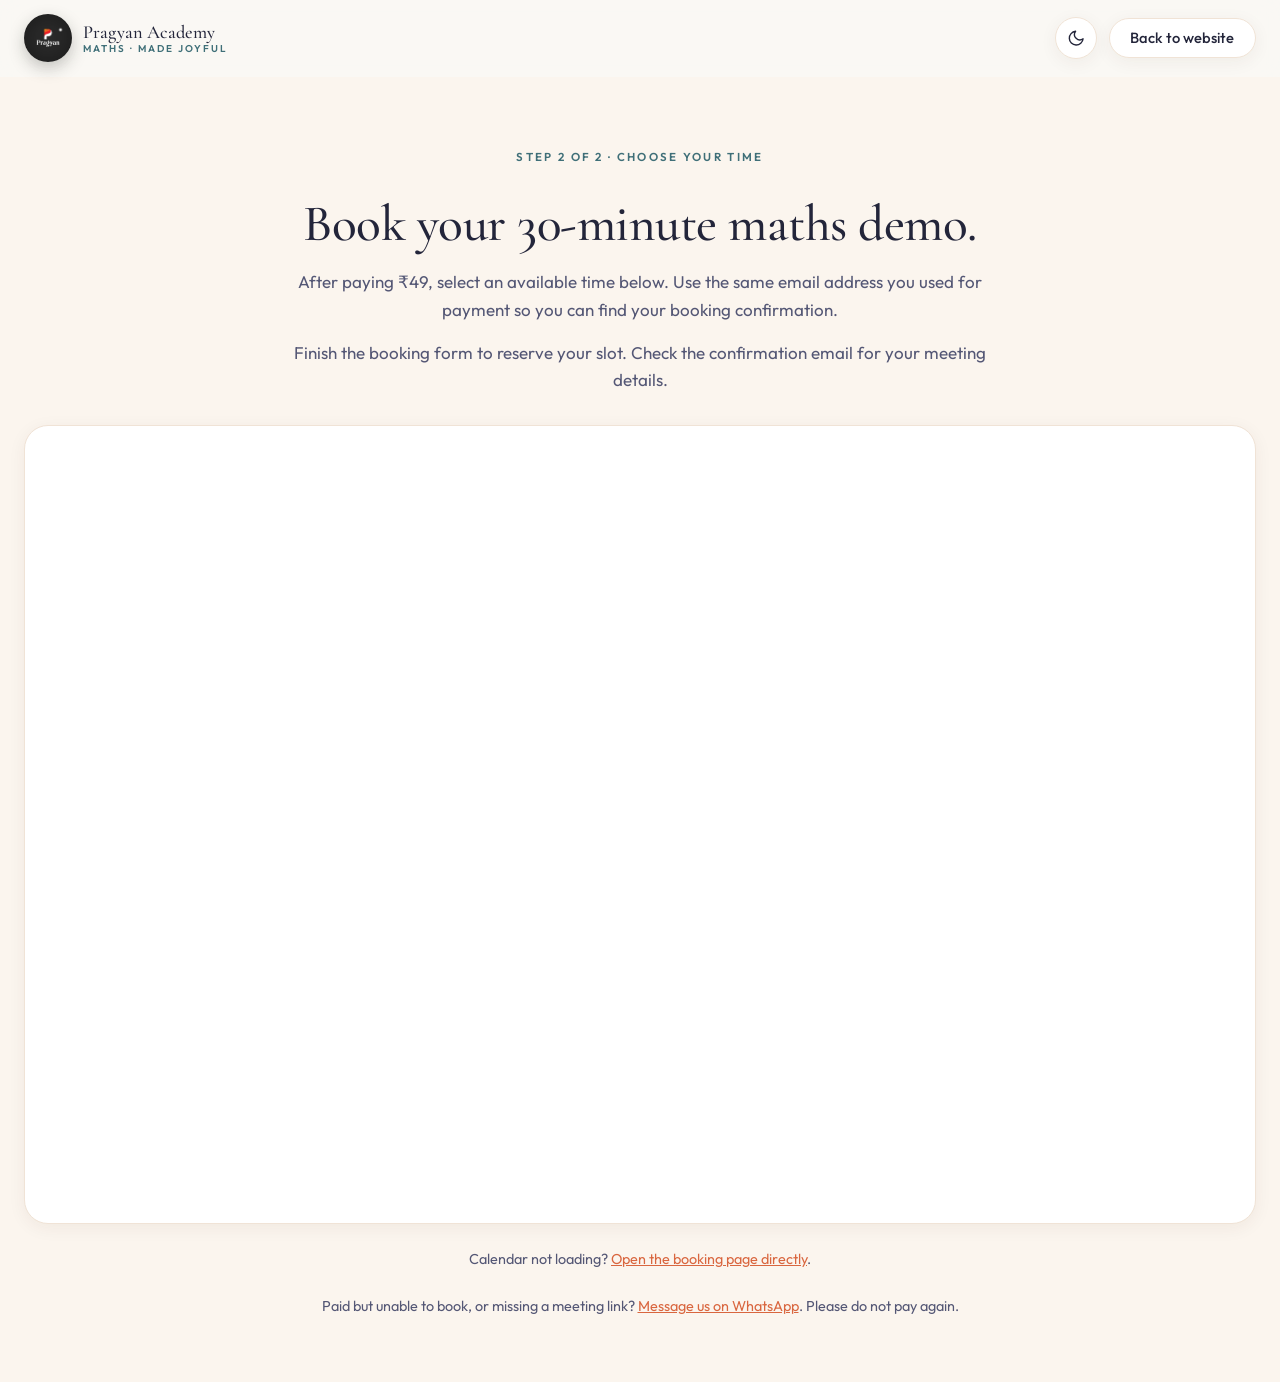
==== book-demo.html @ dd08645f "Add Cal ID post-payment booking page" ====
<!DOCTYPE html>
<html lang="en">
<head>
  <meta charset="UTF-8">
  <meta name="viewport" content="width=device-width, initial-scale=1.0">
  <meta name="robots" content="noindex, nofollow">
  <meta name="color-scheme" content="light dark">
  <title>Choose your demo time — Pragyan Academy</title>
  <meta name="description" content="Choose a time for your Pragyan Academy maths demo after payment.">
  <link rel="icon" type="image/jpeg" href="favicon.jpg">
  <link rel="preconnect" href="https://fonts.googleapis.com">
  <link rel="preconnect" href="https://fonts.gstatic.com" crossorigin>
  <link href="https://fonts.googleapis.com/css2?family=Cormorant+Garamond:wght@400;500;600&family=Outfit:wght@300;400;500;600&display=swap" rel="stylesheet">
  <link rel="stylesheet" href="style.css">
  <script>
    (function () {
      try {
        var t = localStorage.getItem('theme');
        if (t !== 'light' && t !== 'dark') {
          t = window.matchMedia('(prefers-color-scheme: dark)').matches ? 'dark' : 'light';
        }
        document.documentElement.setAttribute('data-theme', t);
      } catch (e) {
        document.documentElement.setAttribute('data-theme', 'light');
      }
    })();
  </script>
</head>
<body>
  <header class="nav">
    <div class="container nav__inner">
      <a href="/" class="brand" aria-label="Pragyan Academy home">
        <img src="logo.jpg" alt="" class="brand__mark">
        <span class="brand__text">
          <span class="brand__name">Pragyan Academy</span>
          <span class="brand__tag">Maths · Made Joyful</span>
        </span>
      </a>
      <div class="nav__actions">
        <button type="button" class="theme-toggle" id="theme-toggle" aria-label="Switch to dark mode" title="Toggle light / dark mode">
          <svg class="icon theme-toggle__moon" viewBox="0 0 24 24"><path d="M21 12.79A9 9 0 1 1 11.21 3 7 7 0 0 0 21 12.79z"/></svg>
          <svg class="icon theme-toggle__sun" viewBox="0 0 24 24"><circle cx="12" cy="12" r="4"/><path d="M12 2v2M12 20v2M4.93 4.93l1.41 1.41M17.66 6.34l1.41-1.41M2 12h2M22 12h-2M4.93 19.07l1.41-1.41M17.66 17.66l1.41 1.41"/></svg>
        </button>
        <a href="/" class="btn btn--outline btn--sm">Back to website</a>
      </div>
    </div>
  </header>

  <main class="cal-booking">
    <div class="container">
      <div class="cal-booking__intro">
        <span class="eyebrow">Step 2 of 2 · Choose your time</span>
        <h1 class="h2">Book your 30-minute maths demo.</h1>
        <p>After paying ₹49, select an available time below. Use the same email address you used for payment so you can find your booking confirmation.</p>
        <p>Finish the booking form to reserve your slot. Check the confirmation email for your meeting details.</p>
      </div>

      <div class="cal-booking__calendar">
        <div id="my-cal-inline" class="cal-booking__embed" aria-label="Choose an available demo time"></div>
      </div>

      <p class="cal-booking__help">Calendar not loading? <a href="https://cal.id/pragyan-academy/demo-1-1" target="_blank" rel="noopener">Open the booking page directly</a>.</p>
      <p class="cal-booking__help">Paid but unable to book, or missing a meeting link? <a href="https://wa.me/917568540848?text=Hi%2C%20I%20paid%20%E2%82%B949%20for%20a%20Pragyan%20Academy%20demo%20but%20need%20help%20booking%20or%20getting%20my%20meeting%20link.%20My%20Razorpay%20payment%20ID%3A%20.%20My%20preferred%20or%20booked%20date%20and%20time%3A%20" target="_blank" rel="noopener">Message us on WhatsApp</a>. Please do not pay again.</p>
    </div>
  </main>

  <script src="theme.js"></script>
  <script type="text/javascript">
    (function (C, A, L) { let p = function (a, ar) { a.q.push(ar); }; let d = C.document; C.Cal = C.Cal || function () { let cal = C.Cal; let ar = arguments; if (!cal.loaded) { cal.ns = {}; cal.q = cal.q || []; d.head.appendChild(d.createElement("script")).src = A; cal.loaded = true; } if (ar[0] === L) { const api = function () { p(api, arguments); }; const namespace = ar[1]; api.q = api.q || []; if(typeof namespace === "string"){cal.ns[namespace] = cal.ns[namespace] || api;p(cal.ns[namespace], ar);p(cal, ["initNamespace", namespace]);} else p(cal, ar); return;} p(cal, ar); }; })(window, "https://cal.id/embed-link/embed.js", "init");
    Cal("init", "default", {origin:"https://cal.id"});
    Cal.ns["default"]("inline", {
      elementOrSelector:"#my-cal-inline",
      config: {"layout":"month_view"},
      calLink: "pragyan-academy/demo-1-1"
    });
    Cal.ns["default"]("ui", {"cssVarsPerTheme":{"light":{"cal-brand":"#007ee5"},"dark":{"cal-brand":"#fafafa"}},"hideEventTypeDetails":false,"layout":"month_view"});
  </script>
</body>
</html>
---- style.css ----
/* ==========================================================
   Pragyan Academy — style.css
   ========================================================== */

/* ---------- light theme (default) ---------- */
:root {
  color-scheme: light;

  --cream: #faf8f4;
  --cream-2: #fbf5ee;
  --peach: #fdeee3;
  --peach-2: #f9dcc4;
  --coral: #d9663f;
  --coral-dark: #c5552f;
  --gold: #e6a23c;
  --gold-soft: #f0c27a;
  --teal: #3f6f78;
  --navy: #22243a;
  --navy-2: #2b2d45;
  --ink: #23253a;
  --ink-soft: #545775;
  --muted: #7f8199;
  --line: #f0e3d6;
  --white: #ffffff;
  --surface: #ffffff;        /* card / panel background */

  --nav-bg: rgba(250, 248, 244, 0.86);
  --hero-glow: rgba(253, 224, 196, 0.7);
  --blob: #dfe7e9;
  --deco-1: #f9dcc4;
  --deco-2: #e8e2dc;
  --deco-3: #f3c9ae;
  --deco-4: #ebe8e3;
  --eyebrow-muted: #9a9db6;

  --serif: "Cormorant Garamond", Georgia, "Times New Roman", serif;
  --sans: "Outfit", "Helvetica Neue", Arial, sans-serif;

  --radius: 20px;
  --radius-lg: 32px;
  --shadow: 0 10px 40px rgba(60, 40, 20, 0.08);
  --shadow-sm: 0 4px 18px rgba(60, 40, 20, 0.06);
  --container: 1240px;
}

/* ---------- dark theme ---------- */
:root[data-theme="dark"] {
  color-scheme: dark;

  --cream: #14151f;
  --cream-2: #191a27;
  --peach: #2a221f;
  --peach-2: #3d2e27;
  --coral: #e6774f;
  --coral-dark: #d9663f;
  --gold: #f0b455;
  --gold-soft: #f4c97e;
  --teal: #8ec1ca;
  --navy: #0e0f18;
  --navy-2: #171827;
  --ink: #f1eee8;
  --ink-soft: #b5b3c4;
  --muted: #8b8da3;
  --line: #2c2e40;
  --white: #ffffff;
  --surface: #1f2131;

  --nav-bg: rgba(20, 21, 31, 0.82);
  --hero-glow: rgba(217, 102, 63, 0.16);
  --blob: #23263a;
  --deco-1: #2e2a33;
  --deco-2: #2a2b38;
  --deco-3: #3a2c28;
  --deco-4: #262838;
  --eyebrow-muted: #7c7f9a;

  --shadow: 0 10px 40px rgba(0, 0, 0, 0.45);
  --shadow-sm: 0 4px 18px rgba(0, 0, 0, 0.35);
}

*, *::before, *::after { box-sizing: border-box; }

html { scroll-behavior: smooth; }

section[id] { scroll-margin-top: 90px; }

body {
  margin: 0;
  font-family: var(--sans);
  font-size: 17px;
  line-height: 1.6;
  color: var(--ink);
  background: var(--cream);
  -webkit-font-smoothing: antialiased;
  transition: background-color .25s ease, color .25s ease;
}

img { display: block; max-width: 100%; }
a { color: inherit; text-decoration: none; }
a:focus-visible,
button:focus-visible {
  outline: 3px solid var(--gold);
  outline-offset: 4px;
}
h1, h2, h3, p { margin: 0; }
ul { list-style: none; margin: 0; padding: 0; }

.container {
  width: min(var(--container), 100% - 3rem);
  margin-inline: auto;
}

/* ---------- utilities ---------- */
.icon {
  width: 1.1em; height: 1.1em;
  fill: none; stroke: currentColor;
  stroke-width: 1.8; stroke-linecap: round; stroke-linejoin: round;
  flex-shrink: 0;
}
.icon--xs { width: 0.95em; height: 0.95em; }
.icon--arrow { margin-left: 0.15em; }

.eyebrow {
  display: inline-flex; align-items: center; gap: 0.45em;
  font-size: 0.72rem; font-weight: 600;
  letter-spacing: 0.2em; text-transform: uppercase;
  color: var(--teal);
  margin-bottom: 1.1rem;
}
.eyebrow--gold  { color: var(--gold); }
.eyebrow--teal  { color: var(--teal); }
.eyebrow--muted { color: var(--eyebrow-muted); letter-spacing: 0.22em; }

.h2 {
  font-family: var(--serif);
  font-weight: 500;
  font-size: clamp(2.2rem, 4vw, 3.4rem);
  line-height: 1.1;
  letter-spacing: -0.01em;
}
.h2 em { font-style: italic; }
.c-teal  { color: var(--teal); }
.c-coral { color: var(--coral); }

.pill {
  display: inline-flex; align-items: center; gap: 0.5em;
  padding: 0.55em 1.1em;
  border: 1px solid var(--peach-2);
  border-radius: 999px;
  background: var(--surface);
  font-size: 0.72rem; font-weight: 600;
  letter-spacing: 0.18em; text-transform: uppercase;
  color: var(--teal);
}
.pill .icon { color: var(--coral); }
.pill--ghost {
  background: rgba(255,255,255,0.18);
  border-color: rgba(255,255,255,0.5);
  color: var(--white);
  backdrop-filter: blur(4px);
}
.pill--ghost .icon { color: var(--white); }

/* ---------- buttons ---------- */
.btn {
  display: inline-flex; align-items: center; gap: 0.55em;
  padding: 0.85em 1.6em;
  border-radius: 999px;
  font-family: var(--sans);
  font-weight: 500; font-size: 0.98rem;
  line-height: 1;
  transition: transform .18s ease, box-shadow .18s ease, background .18s ease;
  white-space: nowrap;
}
.btn:hover { transform: translateY(-2px); }
.btn:focus-visible { transform: translateY(-1px); }
.btn--sm { padding: 0.8em 1.4em; font-size: 0.92rem; }
.btn--lg { padding: 1.05em 1.8em; font-size: 1.02rem; }

.btn--primary {
  background: var(--coral);
  color: var(--white);
  box-shadow: 0 10px 24px rgba(217,102,63,0.28);
}
.btn--primary:hover { background: var(--coral-dark); box-shadow: 0 14px 30px rgba(217,102,63,0.34); }

.btn--outline {
  background: var(--surface);
  border: 1px solid var(--line);
  color: var(--ink);
  box-shadow: var(--shadow-sm);
}
.btn--soft {
  background: var(--peach);
  color: var(--ink);
}
.btn--soft:hover { background: var(--peach-2); }

/* ---------- brand ---------- */
.brand { display: inline-flex; align-items: center; gap: 0.7rem; }
.brand__mark {
  width: 48px; height: 48px;
  border-radius: 50%;
  object-fit: cover;
  flex-shrink: 0;
  box-shadow: 0 6px 16px rgba(30,30,30,0.25);
}
.brand__text { display: flex; flex-direction: column; line-height: 1.15; white-space: nowrap; }
.brand__name { font-family: var(--serif); font-size: 1.15rem; font-weight: 500; color: var(--ink); }
.brand__tag  { font-size: 0.62rem; letter-spacing: 0.2em; text-transform: uppercase; color: var(--teal); font-weight: 600; }

/* ==========================================================
   NAV
   ========================================================== */
.nav {
  position: sticky; top: 0; z-index: 50;
  background: var(--nav-bg);
  backdrop-filter: blur(12px);
  -webkit-backdrop-filter: blur(12px);
  border-bottom: 1px solid transparent;
}
.nav__inner {
  display: flex; align-items: center; justify-content: space-between;
  gap: 2rem;
  height: 76px;
}
.nav__links { display: flex; gap: 2rem; margin-left: auto; margin-right: 0.5rem; }
.nav__links a {
  font-size: 0.95rem; font-weight: 500; color: var(--ink);
  transition: color .15s;
}
.nav__links a:hover { color: var(--coral); }

.nav__actions { display: flex; align-items: center; gap: 0.75rem; }

/* light / dark toggle */
.theme-toggle {
  width: 42px; height: 42px;
  display: grid; place-items: center;
  padding: 0;
  border: 1px solid var(--line);
  border-radius: 50%;
  background: var(--surface);
  color: var(--ink);
  cursor: pointer;
  box-shadow: var(--shadow-sm);
  transition: transform .18s ease, background .18s ease, color .18s ease;
}
.theme-toggle:hover { transform: translateY(-2px); color: var(--coral); }
.theme-toggle .icon { width: 1.15rem; height: 1.15rem; }
.theme-toggle__sun  { display: none; }
.theme-toggle__moon { display: block; }
:root[data-theme="dark"] .theme-toggle__sun  { display: block; }
:root[data-theme="dark"] .theme-toggle__moon { display: none; }

:root[data-theme="dark"] .brand__mark { box-shadow: 0 0 0 1px var(--line), 0 6px 16px rgba(0,0,0,0.4); }

/* ==========================================================
   HERO
   ========================================================== */
.hero {
  position: relative;
  padding: 5rem 0 6rem;
  overflow: hidden;
}
.hero::after {
  /* soft peach glow bottom-right */
  content: "";
  position: absolute; right: -10%; bottom: -30%;
  width: 45vw; height: 45vw;
  background: radial-gradient(circle, var(--hero-glow), transparent 65%);
  pointer-events: none;
}
.hero__inner {
  display: grid;
  grid-template-columns: 1.25fr 1fr;
  gap: 3.5rem;
  align-items: center;
  position: relative; z-index: 1;
}
.hero__title {
  font-family: var(--serif);
  font-weight: 400;
  font-size: clamp(2.8rem, 4.7vw, 4.2rem);
  line-height: 1.05;
  letter-spacing: -0.015em;
  margin: 1.8rem 0 1.5rem;
}
.hl {
  position: relative;
  font-style: italic;
  color: var(--coral);
  white-space: nowrap;
}
.hl::after {
  /* hand-drawn underline */
  content: "";
  position: absolute; left: 18%; right: 15%; bottom: -0.02em;
  height: 0.16em;
  background: url("data:image/svg+xml,%3Csvg xmlns='http://www.w3.org/2000/svg' viewBox='0 0 200 12' preserveAspectRatio='none'%3E%3Cpath d='M2 8 C 40 2, 90 12, 130 6 S 190 4, 198 8' fill='none' stroke='%23f0c27a' stroke-width='4' stroke-linecap='round'/%3E%3C/svg%3E") no-repeat center / 100% 100%;
}
.hero__lead {
  font-size: 1.15rem;
  line-height: 1.6;
  color: var(--ink-soft);
  max-width: 44ch;
}
.hero__lead strong { color: var(--ink); font-weight: 600; }
.hero__actions { display: flex; flex-wrap: wrap; gap: 1rem; margin-top: 2.2rem; }

.stats {
  display: flex;
  margin-top: 3rem;
}
.stats li {
  display: flex; flex-direction: column;
  padding-right: 2.5rem; margin-right: 2.5rem;
  border-right: 1px solid var(--line);
}
.stats li:last-child { border-right: 0; }
.stats strong {
  font-family: var(--serif);
  font-size: 1.7rem; font-weight: 500;
  line-height: 1.1;
  display: inline-flex; align-items: baseline; gap: 0.15em;
}
.stats span { font-size: 0.92rem; color: var(--ink-soft); margin-top: 0.15rem; }
.star { color: var(--gold); font-size: 1.1em; }

/* visual */
.hero__visual { position: relative; }
.hero__frame {
  background: var(--peach-2);
  border-radius: var(--radius-lg);
  padding: 1.6rem 0 0 1.6rem;
  margin-left: 1rem;
}
.hero__img {
  width: 100%;
  height: auto;                 /* override the HTML height attribute so aspect-ratio applies */
  aspect-ratio: 1 / 1;
  max-height: min(70vh, 640px); /* never taller than the viewport */
  object-fit: cover;
  border-radius: 28px;
  border: 6px solid var(--surface);
  box-shadow: var(--shadow);
  position: relative;
}
.badge {
  position: absolute; left: -1.5rem; bottom: 1.2rem;
  display: flex; align-items: center; gap: 0.85rem;
  padding: 1rem 1.4rem 1rem 1rem;
  background: var(--surface);
  border-radius: 18px;
  box-shadow: var(--shadow);
  transform: rotate(-3deg);
}
.badge__grade {
  width: 42px; height: 42px;
  display: grid; place-items: center;
  border-radius: 50%;
  background: var(--peach);
  color: var(--coral);
  font-family: var(--serif); font-size: 1.2rem;
}
.badge__text { display: flex; flex-direction: column; line-height: 1.2; }
.badge__text strong { font-size: 0.92rem; font-weight: 600; }
.badge__text small { font-size: 0.75rem; color: var(--ink-soft); }
.hero__blob {
  position: absolute; right: -2rem; bottom: 0.5rem;
  width: 110px; height: 110px;
  border-radius: 50%;
  background: var(--blob);
  z-index: -1;
}

/* decorative maths symbols */
.deco {
  position: absolute;
  font-family: var(--serif);
  color: var(--deco-1);
  user-select: none; pointer-events: none;
  line-height: 1;
}
.deco--plus   { top: 20%; left: 6%; font-size: 4.5rem; font-weight: 300; }
.deco--divide { top: 21%; right: 5%; font-size: 3rem; color: var(--deco-2); }
.deco--pi     { bottom: 18%; left: 19%; font-size: 3rem; color: var(--deco-3); }
.deco--equals { top: 55%; left: 3%; font-size: 4rem; color: var(--deco-4); }

/* ==========================================================
   ABOUT
   ========================================================== */
.about { padding: 4rem 0 6rem; }
.about__inner {
  display: grid;
  grid-template-columns: 1fr 1.25fr;
  gap: 5rem;
  align-items: center;
}
.about__heading { padding-left: 4rem; }
.about__body p { color: var(--ink); line-height: 1.7; }
.about__body p + p { margin-top: 1.5rem; }

.pillars {
  display: grid;
  grid-template-columns: repeat(3, 1fr);
  gap: 1.2rem;
  margin-top: 2.5rem;
}
.pillar {
  background: var(--surface);
  border: 1px solid var(--line);
  border-radius: 18px;
  padding: 1.35rem;
}
.pillar h3 {
  font-family: var(--serif);
  font-size: 1.35rem; font-weight: 500;
  margin: 1.3rem 0 0.45rem;
}
.pillar p { font-size: 0.9rem; color: var(--ink-soft); line-height: 1.5; margin: 0; }

.icon-box {
  width: 40px; height: 40px;
  display: grid; place-items: center;
  border-radius: 12px;
  background: var(--peach);
  color: var(--coral);
}
.icon-box--white { background: var(--surface); border: 1px solid var(--line); }

/* ==========================================================
   WHY / BENTO
   ========================================================== */
.why {
  padding: 6rem 0 6rem;
  background: var(--cream-2);
}
.why__title { max-width: 21ch; }
.why__sub { margin-top: 1.4rem; color: var(--ink-soft); }

.bento {
  display: grid;
  grid-template-columns: 1.1fr 0.55fr 0.55fr;
  grid-template-rows: auto auto;
  gap: 1.5rem;
  margin-top: 3rem;
}
.card {
  background: var(--surface);
  border: 1px solid var(--line);
  border-radius: 22px;
  padding: 1.8rem;
  box-shadow: var(--shadow-sm);
}
.card h3 {
  font-family: var(--serif);
  font-size: 1.65rem; font-weight: 500;
  margin: 1.4rem 0 0.5rem;
  line-height: 1.15;
}
.card p { color: var(--ink-soft); font-size: 0.95rem; line-height: 1.55; }

.card--feature {
  grid-row: 1 / 2;
  display: flex; flex-direction: column; justify-content: space-between;
  min-height: 420px;
}
.card--feature h3 { margin-top: 3rem; }
.card--feature p  { font-size: 1rem; }
.card--tint {
  background: var(--peach);
  border-color: var(--peach-2);
  box-shadow: none;
}

.card--promise {
  grid-column: 1 / 2;
  grid-row: 2 / 3;
  position: relative;
  overflow: hidden;
  padding: 0;
  min-height: 200px;
  border: 0;
}
.card__img {
  width: 100%; height: 100%;
  object-fit: cover;
  position: absolute; inset: 0;
}

.card__overlay {
  position: relative; z-index: 1;
  height: 100%; min-height: 200px;
  padding: 1.5rem 1.5rem 1.3rem;
  display: flex; flex-direction: column; justify-content: flex-end; align-items: flex-start;
  gap: 0.6rem;
  background: linear-gradient(to top, rgba(40,30,30,0.6) 0%, rgba(40,30,30,0.1) 60%, transparent 100%);
}
.card__promise {
  font-family: var(--serif);
  font-size: 1.65rem;
  color: var(--white);
  line-height: 1.2;
}

/* ==========================================================
   TESTIMONIALS
   ========================================================== */
.testimonials {
  position: relative;
  padding: 6rem 0 4rem;
}
.tgrid {
  display: grid;
  grid-template-columns: 1fr 1fr;
  gap: 1.5rem;
  margin-top: 3rem;
}
.tcard {
  background: var(--surface);
  border: 1px solid var(--line);
  border-radius: 24px;
  padding: 2rem;
  box-shadow: var(--shadow-sm);
  display: flex; flex-direction: column;
}
.tcard--tint { background: var(--peach); border-color: var(--peach-2); box-shadow: none; }
.tcard--tall { grid-row: span 2; }

.tcard__top {
  display: flex; align-items: center; justify-content: space-between;
  margin-bottom: 1.2rem;
}
.quote {
  font-family: var(--serif);
  font-size: 3rem; line-height: 0.6;
  color: var(--coral);
  font-weight: 600;
  position: relative; top: 0.3em;
}
.stars { color: var(--gold); letter-spacing: 0.1em; font-size: 0.95rem; }

.tcard__quote {
  font-family: var(--serif);
  font-size: 1.45rem;
  line-height: 1.4;
  color: var(--ink);
  flex: 1;
}
.tcard__quote--lg { font-size: 1.85rem; line-height: 1.3; }

.tcard__author {
  display: flex; align-items: center; gap: 0.85rem;
  margin-top: 2rem;
  padding-top: 1.5rem;
  border-top: 1px solid var(--line);
}
.tcard--tint .tcard__author { border-top-color: var(--peach-2); }
.tcard__author span { display: flex; flex-direction: column; line-height: 1.25; }
.tcard__author strong { font-size: 0.92rem; font-weight: 600; }
.tcard__author small  { font-size: 0.78rem; color: var(--ink-soft); }

.avatar {
  width: 46px; height: 46px;
  border-radius: 50%;
  object-fit: cover;
  flex-shrink: 0;
}
.avatar--initial {
  display: grid !important; place-items: center;
  background: var(--teal);
  color: var(--white);
  font-family: var(--serif); font-size: 1.15rem;
}

/* ==========================================================
   DEMO BOOKING
   ========================================================== */
.booking { padding: 5rem 0; background: var(--cream-2); }
.booking__inner { display: grid; grid-template-columns: 1fr 1fr; gap: clamp(2rem, 5vw, 5rem); align-items: start; }
.booking__copy h2 { max-width: 15ch; }
.booking__copy p { color: var(--ink-soft); margin-top: 1.5rem; max-width: 52ch; }
.booking__copy .booking__note { font-size: 0.9rem; }
.booking__panel { background: var(--surface); border: 1px solid var(--line); border-radius: 24px; padding: 2rem; box-shadow: var(--shadow-sm); }
.booking__panel h3 { font-family: var(--serif); font-size: 2rem; font-weight: 500; line-height: 1.1; margin-bottom: 1.5rem; }
.booking__panel p { color: var(--ink-soft); margin: 1rem 0; }
.booking__payment { margin: 1.5rem 0; }
.booking__followup { display: inline-block; margin-top: 0.7rem; color: var(--coral); text-decoration: underline; font-size: 0.9rem; }

/* ---------- post-payment booking page ---------- */
.cal-booking { padding: clamp(2.5rem, 5vw, 5rem) 0; background: var(--cream-2); min-height: calc(100vh - 80px); }
.cal-booking__intro { max-width: 750px; margin: 0 auto 2rem; text-align: center; }
.cal-booking__intro h1 { margin-top: 0.75rem; }
.cal-booking__intro p { color: var(--ink-soft); margin-top: 1rem; }
.cal-booking__calendar { padding: 1rem; border: 1px solid var(--line); border-radius: 24px; background: var(--surface); box-shadow: var(--shadow-sm); }
.cal-booking__embed { width: 100%; min-height: 750px; height: min(950px, 85vh); overflow: auto; }
.cal-booking__help { max-width: 750px; margin: 1.5rem auto 0; color: var(--ink-soft); text-align: center; font-size: 0.9rem; }
.cal-booking__help a { color: var(--coral); text-decoration: underline; }
@media (max-width: 768px) {
  .cal-booking__calendar { padding: 0.25rem; border-radius: 16px; }
  .cal-booking__embed { min-height: 680px; height: 85vh; }
}

/* ==========================================================
   CTA / CONTACT
   ========================================================== */
.contact { padding: 4rem 0 5rem; }
.cta {
  position: relative;
  overflow: hidden;
  width: min(1150px, 100%);
  margin-inline: auto;
  background: var(--navy);
  color: var(--white);
  border-radius: 40px;
  padding: 4rem 4rem 3.5rem;
  isolation: isolate;
}
.cta__glow {
  position: absolute; border-radius: 50%; filter: blur(70px); z-index: -1;
  pointer-events: none;
}
.cta__glow--1 { width: 380px; height: 380px; right: -60px; top: -80px; background: rgba(120,60,50,0.6); }
.cta__glow--2 { width: 320px; height: 320px; left: -80px; bottom: -80px; background: rgba(50,80,95,0.55); }
.cta__mark {
  position: absolute; right: -3rem; top: -3rem;
  width: 340px; height: 340px;
  border-radius: 50%;
  opacity: 0.12;
  z-index: -1;
  pointer-events: none;
}

.cta__top {
  display: grid;
  grid-template-columns: 1.45fr 1fr;
  gap: 3rem;
  align-items: start;
}
.cta__title {
  font-family: var(--serif);
  font-weight: 500;
  font-size: clamp(2.4rem, 3.8vw, 3.3rem);
  line-height: 1.08;
}
.cta__title em { color: var(--gold-soft); font-style: italic; }
.cta__copy p { margin-top: 1.5rem; color: rgba(255,255,255,0.75); max-width: 50ch; }

.cta__card {
  background: var(--surface);
  color: var(--ink);
  border-radius: 24px;
  padding: 2rem;
  box-shadow: 0 20px 60px rgba(0,0,0,0.3);
}
.cta__card .eyebrow { margin-bottom: 0.6rem; }
.cta__number {
  display: block;
  font-family: var(--serif);
  font-size: 2.9rem; font-weight: 500;
  line-height: 1.1;
}
.cta__hours { font-size: 0.9rem; color: var(--ink-soft); margin-top: 0.3rem; }
.cta__actions { display: flex; flex-wrap: wrap; gap: 0.75rem; margin-top: 1.6rem; }

.cta__rule {
  border: 0;
  border-top: 1px solid rgba(255,255,255,0.12);
  margin: 3.5rem 0 2.5rem;
}
.cta__bottom {
  display: flex; justify-content: space-between; align-items: flex-end;
  gap: 2rem;
}
.cta__big {
  display: inline-block;
  font-family: var(--serif);
  font-size: clamp(1.9rem, 4vw, 3.4rem);
  font-weight: 500;
  line-height: 1.1;
  letter-spacing: 0.01em;
  white-space: nowrap;
  color: var(--white);
}
.cta__note {
  display: flex; align-items: flex-start; gap: 0.5em;
  font-size: 0.88rem;
  color: rgba(255,255,255,0.85);
  max-width: 18ch;
  padding-bottom: 1rem;
}
.cta__note .icon { color: var(--gold); margin-top: 0.2em; }

/* ==========================================================
   FOOTER
   ========================================================== */
.footer {
  border-top: 1px solid var(--line);
  padding: 2.5rem 0;
}
.footer__inner {
  display: flex; align-items: center; justify-content: space-between;
  gap: 2rem; flex-wrap: wrap;
}
.footer__links { display: flex; gap: 2rem; }
.footer__links a {
  display: inline-flex; align-items: center; gap: 0.45em;
  font-size: 0.92rem;
  transition: color .15s;
}
.footer__links a:hover { color: var(--coral); }
.footer__copy { font-size: 0.85rem; color: var(--ink-soft); }

/* ==========================================================
   RESPONSIVE
   ========================================================== */
@media (max-width: 1024px) {
  .hero__inner { grid-template-columns: 1fr; gap: 3.5rem; }
  .hero__visual { max-width: 560px; }
  .about__inner { grid-template-columns: 1fr; gap: 2.5rem; }
  .about__heading { padding-left: 0; }
  .bento { grid-template-columns: 1fr 1fr; }
  .card--feature { grid-column: 1 / -1; min-height: 300px; }
  .card--promise { grid-column: 1 / -1; grid-row: auto; }
  .cta__top { grid-template-columns: 1fr; }
  .cta__title { max-width: none; }
}

@media (max-width: 768px) {
  body { font-size: 16px; }
  .nav__links { display: none; }
  .nav__inner { gap: 1rem; }
  .nav__actions { gap: 0.5rem; }
  .hero { padding: 3rem 0 4rem; }
  .hl { white-space: normal; }
  .hl::after { display: none; }
  .deco { display: none; }
  .stats { flex-wrap: wrap; gap: 1.2rem 0; }
  .stats li { padding-right: 1.5rem; margin-right: 1.5rem; }
  .badge { left: 0.5rem; }
  .pillars { grid-template-columns: 1fr; }
  .bento { grid-template-columns: 1fr; }
  .tgrid { grid-template-columns: 1fr; }
  .tcard--tall { grid-row: auto; }
  .tcard__quote--lg { font-size: 1.5rem; }
  .booking__inner { grid-template-columns: 1fr; }
  .booking__copy h2 { max-width: none; }
  .booking__panel { padding: 1.5rem; }
  .cta { padding: 2.5rem 1.6rem; border-radius: 28px; }
  .cta__card { padding: 1.5rem; }
  .cta__number { font-size: 2.3rem; }
  .cta__bottom { flex-direction: column; align-items: flex-start; }
  .cta__mark { display: none; }
  .footer__inner { flex-direction: column; align-items: flex-start; }
}

@media (max-width: 480px) {
  .nav__actions .btn { padding: 0.7em 0.9em; font-size: 0.78rem; }
}
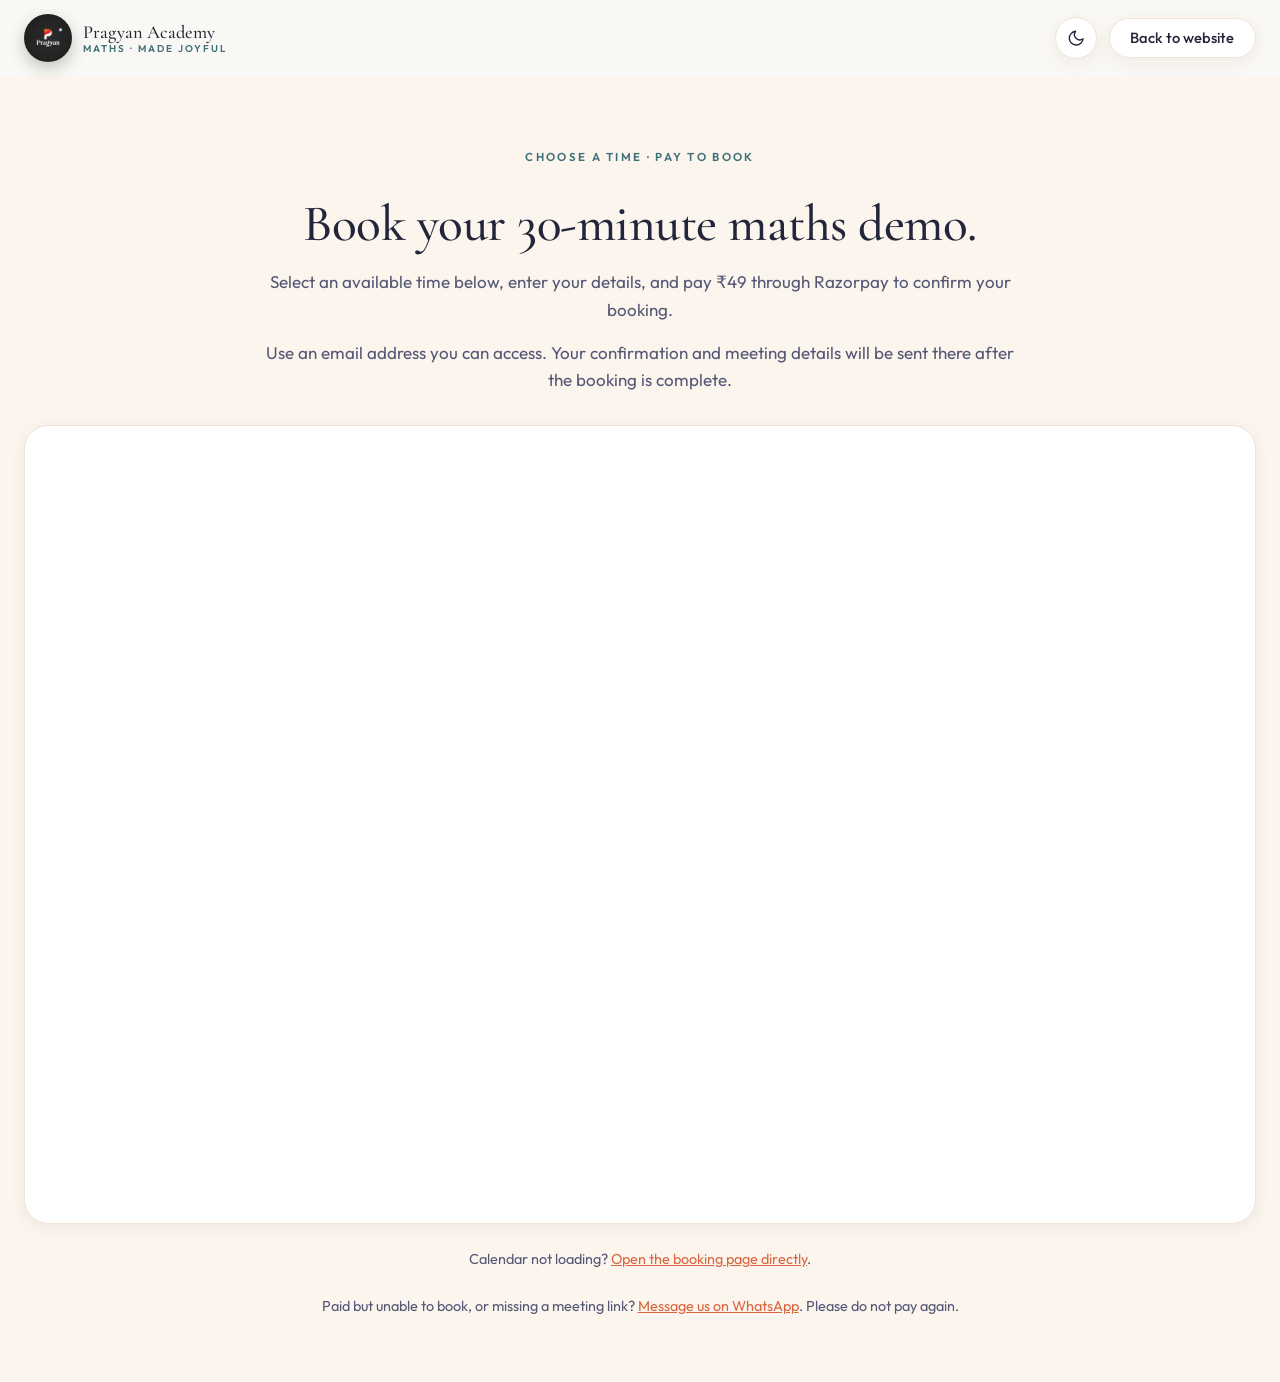
==== commit f20c7abf: "Use Cal ID paid booking flow for demos" ====
--- a/book-demo.html
+++ b/book-demo.html
@@ -3,10 +3,9 @@
 <head>
   <meta charset="UTF-8">
   <meta name="viewport" content="width=device-width, initial-scale=1.0">
-  <meta name="robots" content="noindex, nofollow">
   <meta name="color-scheme" content="light dark">
-  <title>Choose your demo time — Pragyan Academy</title>
-  <meta name="description" content="Choose a time for your Pragyan Academy maths demo after payment.">
+  <title>Book your ₹49 maths demo — Pragyan Academy</title>
+  <meta name="description" content="Choose a time and pay ₹49 to confirm your Pragyan Academy maths demo.">
   <link rel="icon" type="image/jpeg" href="favicon.jpg">
   <link rel="preconnect" href="https://fonts.googleapis.com">
   <link rel="preconnect" href="https://fonts.gstatic.com" crossorigin>
@@ -49,10 +48,10 @@
   <main class="cal-booking">
     <div class="container">
       <div class="cal-booking__intro">
-        <span class="eyebrow">Step 2 of 2 · Choose your time</span>
+        <span class="eyebrow">Choose a time · Pay to book</span>
         <h1 class="h2">Book your 30-minute maths demo.</h1>
-        <p>After paying ₹49, select an available time below. Use the same email address you used for payment so you can find your booking confirmation.</p>
-        <p>Finish the booking form to reserve your slot. Check the confirmation email for your meeting details.</p>
+        <p>Select an available time below, enter your details, and pay ₹49 through Razorpay to confirm your booking.</p>
+        <p>Use an email address you can access. Your confirmation and meeting details will be sent there after the booking is complete.</p>
       </div>
 
       <div class="cal-booking__calendar">
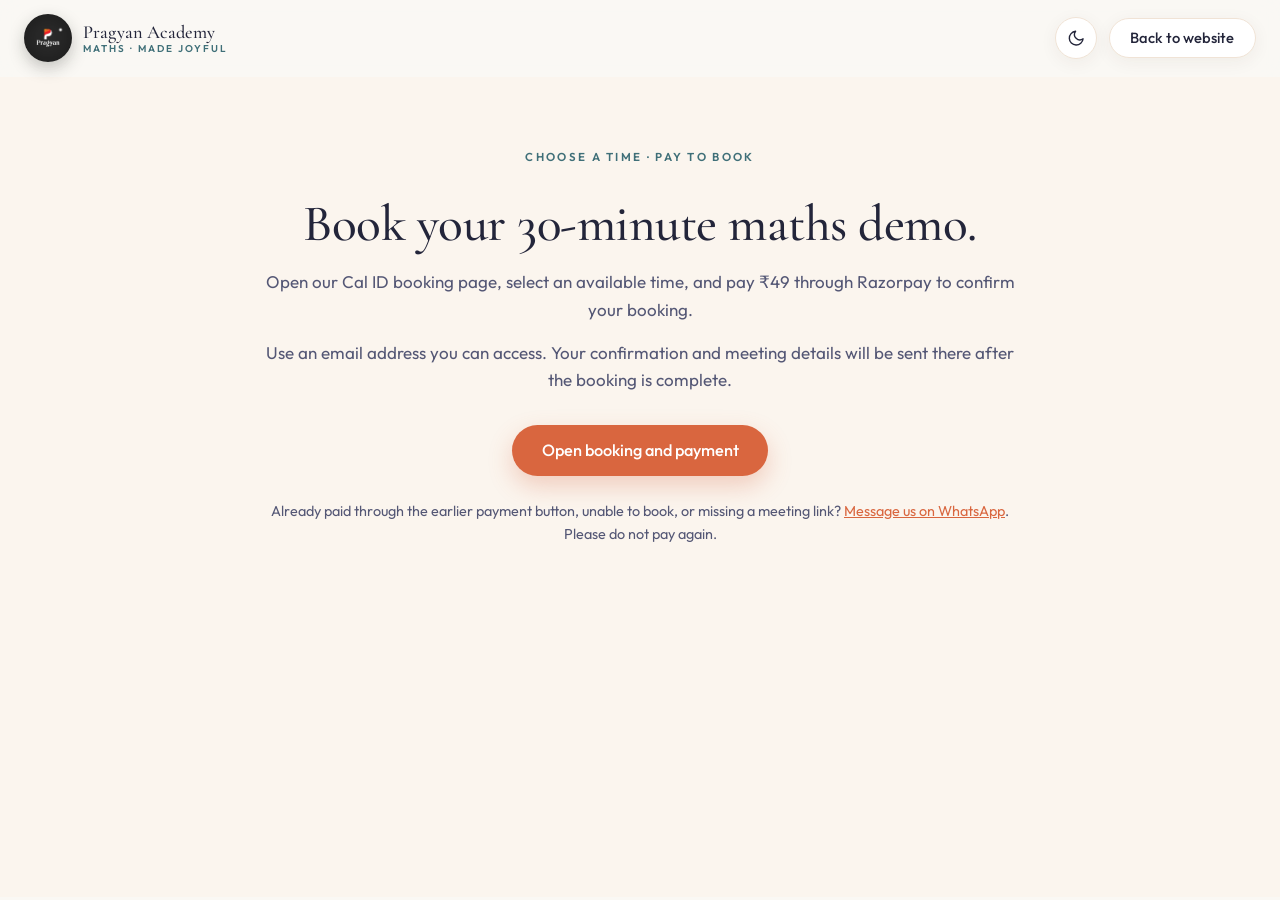
==== commit 14666373: "Open paid Cal booking outside mobile iframe" ====
--- a/book-demo.html
+++ b/book-demo.html
@@ -50,29 +50,18 @@
       <div class="cal-booking__intro">
         <span class="eyebrow">Choose a time · Pay to book</span>
         <h1 class="h2">Book your 30-minute maths demo.</h1>
-        <p>Select an available time below, enter your details, and pay ₹49 through Razorpay to confirm your booking.</p>
+        <p>Open our Cal ID booking page, select an available time, and pay ₹49 through Razorpay to confirm your booking.</p>
         <p>Use an email address you can access. Your confirmation and meeting details will be sent there after the booking is complete.</p>
       </div>
 
-      <div class="cal-booking__calendar">
-        <div id="my-cal-inline" class="cal-booking__embed" aria-label="Choose an available demo time"></div>
+      <div class="cal-booking__action">
+        <a class="btn btn--primary btn--lg" href="https://cal.id/pragyan-academy/demo-1-1">Open booking and payment</a>
       </div>
 
-      <p class="cal-booking__help">Calendar not loading? <a href="https://cal.id/pragyan-academy/demo-1-1" target="_blank" rel="noopener">Open the booking page directly</a>.</p>
-      <p class="cal-booking__help">Paid but unable to book, or missing a meeting link? <a href="https://wa.me/917568540848?text=Hi%2C%20I%20paid%20%E2%82%B949%20for%20a%20Pragyan%20Academy%20demo%20but%20need%20help%20booking%20or%20getting%20my%20meeting%20link.%20My%20Razorpay%20payment%20ID%3A%20.%20My%20preferred%20or%20booked%20date%20and%20time%3A%20" target="_blank" rel="noopener">Message us on WhatsApp</a>. Please do not pay again.</p>
+      <p class="cal-booking__help">Already paid through the earlier payment button, unable to book, or missing a meeting link? <a href="https://wa.me/917568540848?text=Hi%2C%20I%20paid%20%E2%82%B949%20for%20a%20Pragyan%20Academy%20demo%20but%20need%20help%20booking%20or%20getting%20my%20meeting%20link.%20My%20Razorpay%20payment%20ID%3A%20.%20My%20preferred%20or%20booked%20date%20and%20time%3A%20" target="_blank" rel="noopener">Message us on WhatsApp</a>. Please do not pay again.</p>
     </div>
   </main>
 
   <script src="theme.js"></script>
-  <script type="text/javascript">
-    (function (C, A, L) { let p = function (a, ar) { a.q.push(ar); }; let d = C.document; C.Cal = C.Cal || function () { let cal = C.Cal; let ar = arguments; if (!cal.loaded) { cal.ns = {}; cal.q = cal.q || []; d.head.appendChild(d.createElement("script")).src = A; cal.loaded = true; } if (ar[0] === L) { const api = function () { p(api, arguments); }; const namespace = ar[1]; api.q = api.q || []; if(typeof namespace === "string"){cal.ns[namespace] = cal.ns[namespace] || api;p(cal.ns[namespace], ar);p(cal, ["initNamespace", namespace]);} else p(cal, ar); return;} p(cal, ar); }; })(window, "https://cal.id/embed-link/embed.js", "init");
-    Cal("init", "default", {origin:"https://cal.id"});
-    Cal.ns["default"]("inline", {
-      elementOrSelector:"#my-cal-inline",
-      config: {"layout":"month_view"},
-      calLink: "pragyan-academy/demo-1-1"
-    });
-    Cal.ns["default"]("ui", {"cssVarsPerTheme":{"light":{"cal-brand":"#007ee5"},"dark":{"cal-brand":"#fafafa"}},"hideEventTypeDetails":false,"layout":"month_view"});
-  </script>
 </body>
 </html>
--- a/style.css
+++ b/style.css
@@ -593,14 +593,9 @@
 .cal-booking__intro { max-width: 750px; margin: 0 auto 2rem; text-align: center; }
 .cal-booking__intro h1 { margin-top: 0.75rem; }
 .cal-booking__intro p { color: var(--ink-soft); margin-top: 1rem; }
-.cal-booking__calendar { padding: 1rem; border: 1px solid var(--line); border-radius: 24px; background: var(--surface); box-shadow: var(--shadow-sm); }
-.cal-booking__embed { width: 100%; min-height: 750px; height: min(950px, 85vh); overflow: auto; }
+.cal-booking__action { text-align: center; }
 .cal-booking__help { max-width: 750px; margin: 1.5rem auto 0; color: var(--ink-soft); text-align: center; font-size: 0.9rem; }
 .cal-booking__help a { color: var(--coral); text-decoration: underline; }
-@media (max-width: 768px) {
-  .cal-booking__calendar { padding: 0.25rem; border-radius: 16px; }
-  .cal-booking__embed { min-height: 680px; height: 85vh; }
-}
 
 /* ==========================================================
    CTA / CONTACT
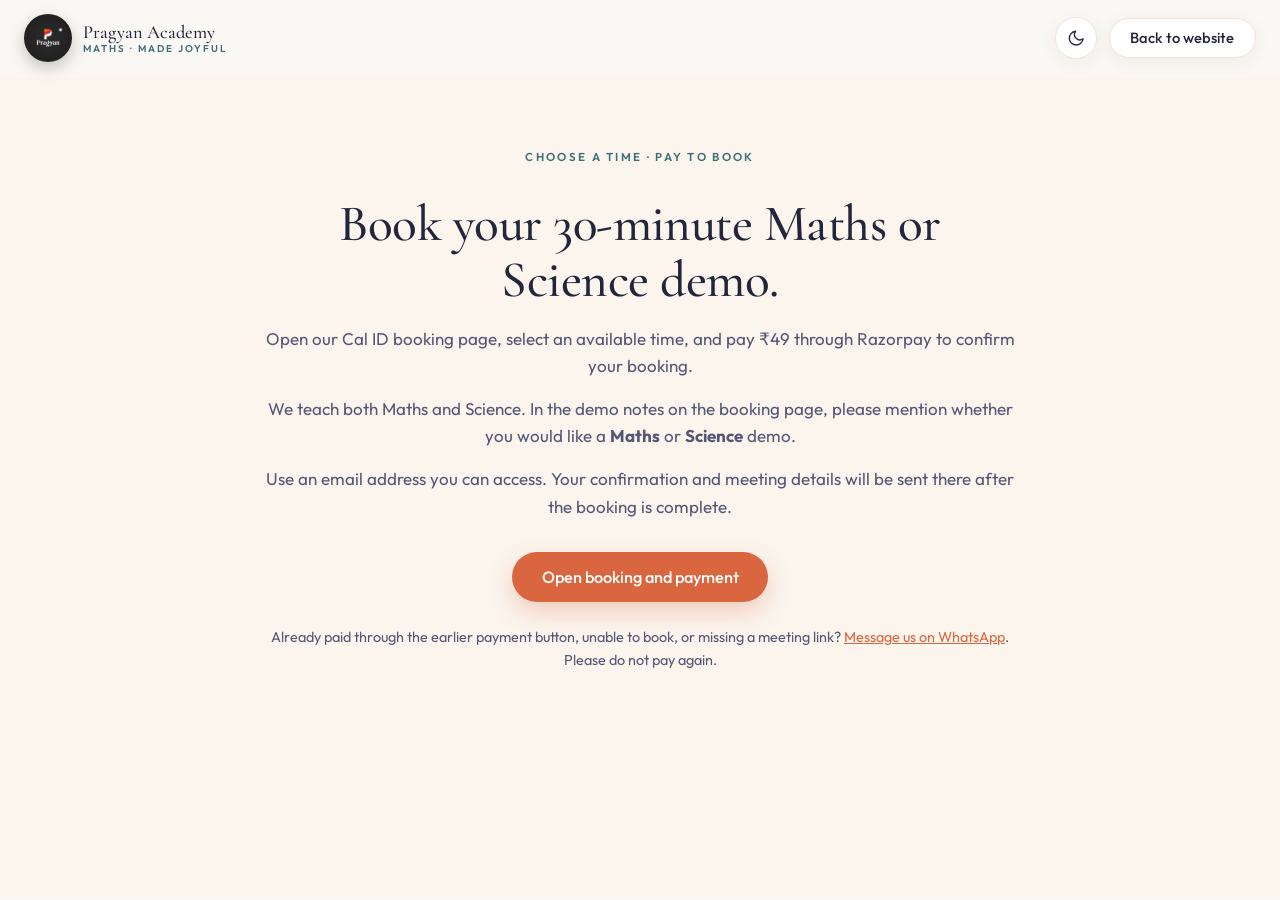
==== commit 5fe5be9a: "Offer Maths or Science demos and request subject in notes" ====
--- a/book-demo.html
+++ b/book-demo.html
@@ -4,8 +4,8 @@
   <meta charset="UTF-8">
   <meta name="viewport" content="width=device-width, initial-scale=1.0">
   <meta name="color-scheme" content="light dark">
-  <title>Book your ₹49 maths demo — Pragyan Academy</title>
-  <meta name="description" content="Choose a time and pay ₹49 to confirm your Pragyan Academy maths demo.">
+  <title>Book your ₹49 Maths or Science demo — Pragyan Academy</title>
+  <meta name="description" content="Choose a time and pay ₹49 to confirm your Pragyan Academy Maths or Science demo.">
   <link rel="icon" type="image/jpeg" href="favicon.jpg">
   <link rel="preconnect" href="https://fonts.googleapis.com">
   <link rel="preconnect" href="https://fonts.gstatic.com" crossorigin>
@@ -49,8 +49,9 @@
     <div class="container">
       <div class="cal-booking__intro">
         <span class="eyebrow">Choose a time · Pay to book</span>
-        <h1 class="h2">Book your 30-minute maths demo.</h1>
+        <h1 class="h2">Book your 30-minute Maths or Science demo.</h1>
         <p>Open our Cal ID booking page, select an available time, and pay ₹49 through Razorpay to confirm your booking.</p>
+        <p>We teach both Maths and Science. In the demo notes on the booking page, please mention whether you would like a <strong>Maths</strong> or <strong>Science</strong> demo.</p>
         <p>Use an email address you can access. Your confirmation and meeting details will be sent there after the booking is complete.</p>
       </div>
 
--- a/style.css
+++ b/style.css
@@ -224,7 +224,7 @@
   gap: 2rem;
   height: 76px;
 }
-.nav__links { display: flex; gap: 2rem; margin-left: auto; margin-right: 0.5rem; }
+.nav__links { display: flex; gap: 1.2rem; margin-left: auto; margin-right: 0.5rem; }
 .nav__links a {
   font-size: 0.95rem; font-weight: 500; color: var(--ink);
   transition: color .15s;
@@ -753,3 +753,29 @@
 @media (max-width: 480px) {
   .nav__actions .btn { padding: 0.7em 0.9em; font-size: 0.78rem; }
 }
+
+/* ---------- sample recordings ---------- */
+.recordings { padding: clamp(3rem, 6vw, 6rem) 0 2rem; }
+.recordings__intro { max-width: 65ch; margin-top: 1.4rem; color: var(--ink-soft); }
+.recordings__grid { display: grid; grid-template-columns: repeat(3, minmax(0, 1fr)); gap: 1.5rem; margin-top: 2.5rem; }
+.recording-card { overflow: hidden; background: var(--surface); border: 1px solid var(--line); border-radius: 22px; box-shadow: var(--shadow-sm); }
+.recording-card:hover, .recording-card:focus-visible { border-color: var(--coral); }
+.recording-card__preview { position: relative; aspect-ratio: 16 / 9; background: var(--peach); overflow: hidden; }
+.recording-card__preview img { width: 100%; height: 100%; object-fit: cover; }
+.recording-card__play { position: absolute; top: 50%; left: 50%; transform: translate(-50%, -50%); display: grid; place-items: center; width: 56px; height: 56px; padding-left: 3px; border-radius: 50%; background: var(--navy); color: var(--white); box-shadow: 0 4px 16px rgba(0,0,0,.3); }
+.recording-card__body { padding: 1.4rem; }
+.recording-card__body .eyebrow { margin-bottom: .5rem; }
+.recording-card h3 { font-family: var(--serif); font-size: 1.65rem; font-weight: 500; line-height: 1.2; }
+.recording-card__link { display: inline-block; margin-top: 1rem; color: var(--teal); font-size: .95rem; text-decoration: underline; text-underline-offset: 3px; }
+@media (max-width: 1100px) and (min-width: 769px) {
+  .nav__inner { gap: 1rem; }
+  .nav__links { gap: .8rem; }
+  .nav__links a { font-size: .8rem; }
+  .nav__actions .btn { font-size: .8rem; padding-inline: 1em; }
+}
+@media (max-width: 900px) {
+  .recordings__grid { grid-template-columns: repeat(2, minmax(0, 1fr)); }
+}
+@media (max-width: 600px) {
+  .recordings__grid { grid-template-columns: 1fr; }
+}
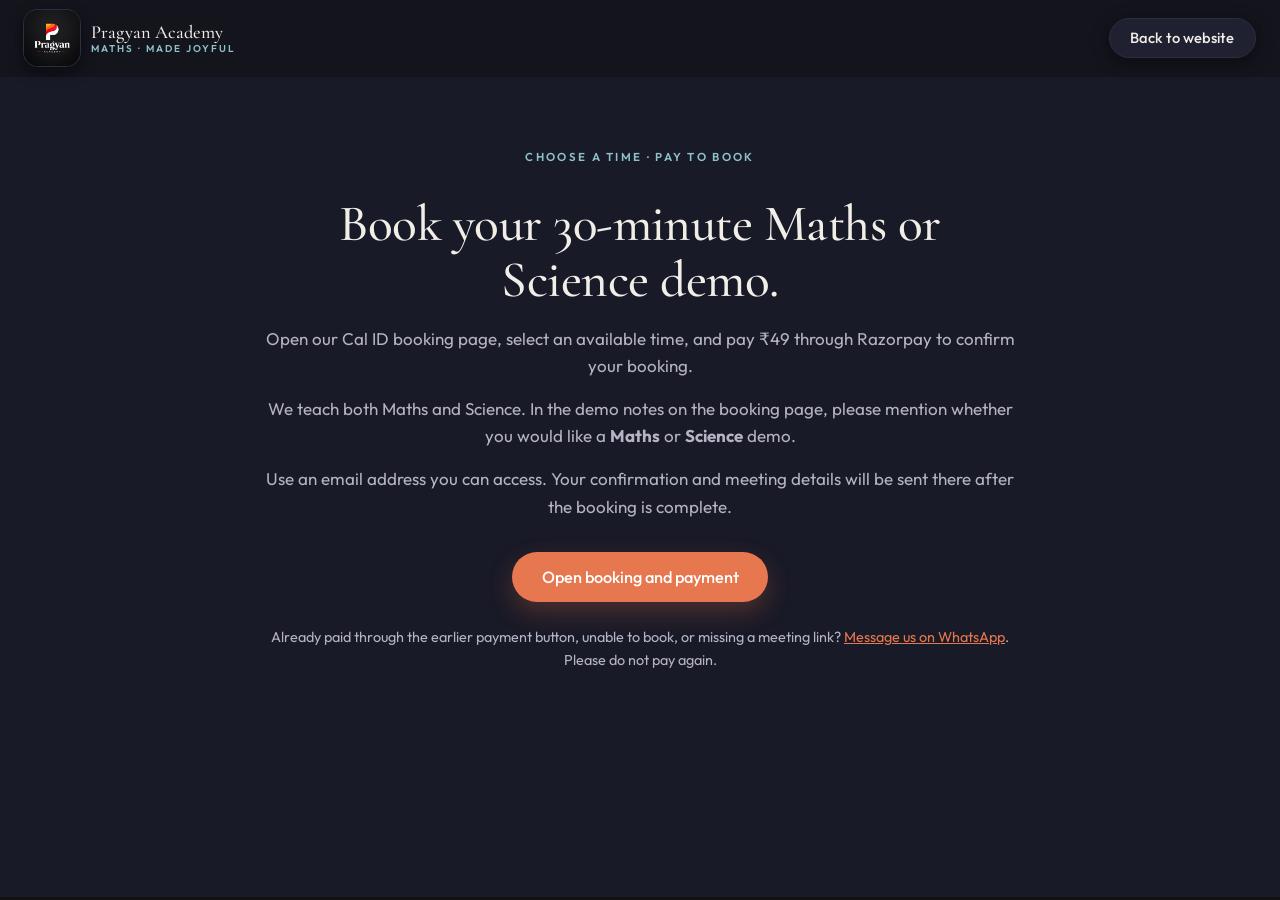
==== commit 632f8296: "Update site branding with new Pragyan logo" ====
--- a/book-demo.html
+++ b/book-demo.html
@@ -1,45 +1,29 @@
 <!DOCTYPE html>
-<html lang="en">
+<html lang="en" data-theme="dark">
 <head>
   <meta charset="UTF-8">
   <meta name="viewport" content="width=device-width, initial-scale=1.0">
-  <meta name="color-scheme" content="light dark">
+  <meta name="color-scheme" content="dark">
   <title>Book your ₹49 Maths or Science demo — Pragyan Academy</title>
   <meta name="description" content="Choose a time and pay ₹49 to confirm your Pragyan Academy Maths or Science demo.">
-  <link rel="icon" type="image/jpeg" href="favicon.jpg">
+  <link rel="icon" type="image/png" href="images/pragyan-academy-icon.png">
+  <link rel="apple-touch-icon" href="images/pragyan-academy-icon.png">
   <link rel="preconnect" href="https://fonts.googleapis.com">
   <link rel="preconnect" href="https://fonts.gstatic.com" crossorigin>
   <link href="https://fonts.googleapis.com/css2?family=Cormorant+Garamond:wght@400;500;600&family=Outfit:wght@300;400;500;600&display=swap" rel="stylesheet">
-  <link rel="stylesheet" href="style.css">
-  <script>
-    (function () {
-      try {
-        var t = localStorage.getItem('theme');
-        if (t !== 'light' && t !== 'dark') {
-          t = window.matchMedia('(prefers-color-scheme: dark)').matches ? 'dark' : 'light';
-        }
-        document.documentElement.setAttribute('data-theme', t);
-      } catch (e) {
-        document.documentElement.setAttribute('data-theme', 'light');
-      }
-    })();
-  </script>
+  <link rel="stylesheet" href="style.css?v=20261031-new-logo">
 </head>
 <body>
   <header class="nav">
     <div class="container nav__inner">
       <a href="/" class="brand" aria-label="Pragyan Academy home">
-        <img src="logo.jpg" alt="" class="brand__mark">
+        <img src="images/pragyan-academy-logo.jpg" alt="Pragyan Academy logo" class="brand__mark">
         <span class="brand__text">
           <span class="brand__name">Pragyan Academy</span>
           <span class="brand__tag">Maths · Made Joyful</span>
         </span>
       </a>
       <div class="nav__actions">
-        <button type="button" class="theme-toggle" id="theme-toggle" aria-label="Switch to dark mode" title="Toggle light / dark mode">
-          <svg class="icon theme-toggle__moon" viewBox="0 0 24 24"><path d="M21 12.79A9 9 0 1 1 11.21 3 7 7 0 0 0 21 12.79z"/></svg>
-          <svg class="icon theme-toggle__sun" viewBox="0 0 24 24"><circle cx="12" cy="12" r="4"/><path d="M12 2v2M12 20v2M4.93 4.93l1.41 1.41M17.66 6.34l1.41-1.41M2 12h2M22 12h-2M4.93 19.07l1.41-1.41M17.66 17.66l1.41 1.41"/></svg>
-        </button>
         <a href="/" class="btn btn--outline btn--sm">Back to website</a>
       </div>
     </div>
@@ -63,6 +47,5 @@
     </div>
   </main>
 
-  <script src="theme.js"></script>
 </body>
 </html>
--- a/style.css
+++ b/style.css
@@ -2,49 +2,8 @@
    Pragyan Academy — style.css
    ========================================================== */
 
-/* ---------- light theme (default) ---------- */
+/* ---------- permanent dark theme ---------- */
 :root {
-  color-scheme: light;
-
-  --cream: #faf8f4;
-  --cream-2: #fbf5ee;
-  --peach: #fdeee3;
-  --peach-2: #f9dcc4;
-  --coral: #d9663f;
-  --coral-dark: #c5552f;
-  --gold: #e6a23c;
-  --gold-soft: #f0c27a;
-  --teal: #3f6f78;
-  --navy: #22243a;
-  --navy-2: #2b2d45;
-  --ink: #23253a;
-  --ink-soft: #545775;
-  --muted: #7f8199;
-  --line: #f0e3d6;
-  --white: #ffffff;
-  --surface: #ffffff;        /* card / panel background */
-
-  --nav-bg: rgba(250, 248, 244, 0.86);
-  --hero-glow: rgba(253, 224, 196, 0.7);
-  --blob: #dfe7e9;
-  --deco-1: #f9dcc4;
-  --deco-2: #e8e2dc;
-  --deco-3: #f3c9ae;
-  --deco-4: #ebe8e3;
-  --eyebrow-muted: #9a9db6;
-
-  --serif: "Cormorant Garamond", Georgia, "Times New Roman", serif;
-  --sans: "Outfit", "Helvetica Neue", Arial, sans-serif;
-
-  --radius: 20px;
-  --radius-lg: 32px;
-  --shadow: 0 10px 40px rgba(60, 40, 20, 0.08);
-  --shadow-sm: 0 4px 18px rgba(60, 40, 20, 0.06);
-  --container: 1240px;
-}
-
-/* ---------- dark theme ---------- */
-:root[data-theme="dark"] {
   color-scheme: dark;
 
   --cream: #14151f;
@@ -74,8 +33,14 @@
   --deco-4: #262838;
   --eyebrow-muted: #7c7f9a;
 
+  --serif: "Cormorant Garamond", Georgia, "Times New Roman", serif;
+  --sans: "Outfit", "Helvetica Neue", Arial, sans-serif;
+
+  --radius: 20px;
+  --radius-lg: 32px;
   --shadow: 0 10px 40px rgba(0, 0, 0, 0.45);
   --shadow-sm: 0 4px 18px rgba(0, 0, 0, 0.35);
+  --container: 1240px;
 }
 
 *, *::before, *::after { box-sizing: border-box; }
@@ -86,14 +51,58 @@
 
 body {
   margin: 0;
+  position: relative;
+  z-index: 0;
+  isolation: isolate;
   font-family: var(--sans);
   font-size: 17px;
   line-height: 1.6;
   color: var(--ink);
-  background: var(--cream);
+  background: transparent;
   -webkit-font-smoothing: antialiased;
   transition: background-color .25s ease, color .25s ease;
 }
+
+/* Quiet academic atmosphere: graph-paper structure with slow, warm light. */
+.page-atmosphere {
+  position: fixed;
+  inset: 0;
+  z-index: -1;
+  pointer-events: none;
+  overflow: hidden;
+  background:
+    linear-gradient(rgba(142,193,202,.026) 1px, transparent 1px),
+    linear-gradient(90deg, rgba(142,193,202,.026) 1px, transparent 1px),
+    var(--cream);
+  background-size: 48px 48px, 48px 48px, auto;
+}
+.page-atmosphere::before,
+.page-atmosphere::after {
+  content: "";
+  position: absolute;
+  width: 42vw;
+  aspect-ratio: 1;
+  border-radius: 50%;
+  filter: blur(110px);
+  opacity: .12;
+  will-change: transform;
+}
+.page-atmosphere::before { left: -14vw; top: 8vh; background: var(--teal); animation: ambient-drift-a 20s ease-in-out infinite alternate; }
+.page-atmosphere::after { right: -16vw; top: 42vh; background: var(--coral); animation: ambient-drift-b 24s ease-in-out infinite alternate; }
+@keyframes ambient-drift-a { to { transform: translate(11vw, 12vh) scale(1.12); } }
+@keyframes ambient-drift-b { to { transform: translate(-9vw, -13vh) scale(.92); } }
+
+/* Elements remain readable without JavaScript; motion activates only after setup. */
+.motion-ready .reveal {
+  opacity: 0;
+  transform: translateY(22px);
+  filter: blur(3px);
+  transition:
+    opacity .7s ease var(--reveal-delay, 0ms),
+    transform .8s cubic-bezier(.2,.75,.2,1) var(--reveal-delay, 0ms),
+    filter .7s ease var(--reveal-delay, 0ms);
+}
+.motion-ready .reveal.is-visible { opacity: 1; transform: translateY(0); filter: blur(0); }
 
 img { display: block; max-width: 100%; }
 a { color: inherit; text-decoration: none; }
@@ -199,9 +208,10 @@
 /* ---------- brand ---------- */
 .brand { display: inline-flex; align-items: center; gap: 0.7rem; }
 .brand__mark {
-  width: 48px; height: 48px;
-  border-radius: 50%;
-  object-fit: cover;
+  width: 56px; height: 56px;
+  border-radius: 14px;
+  object-fit: contain;
+  background: #0d0f12;
   flex-shrink: 0;
   box-shadow: 0 6px 16px rgba(30,30,30,0.25);
 }
@@ -232,28 +242,7 @@
 .nav__links a:hover { color: var(--coral); }
 
 .nav__actions { display: flex; align-items: center; gap: 0.75rem; }
-
-/* light / dark toggle */
-.theme-toggle {
-  width: 42px; height: 42px;
-  display: grid; place-items: center;
-  padding: 0;
-  border: 1px solid var(--line);
-  border-radius: 50%;
-  background: var(--surface);
-  color: var(--ink);
-  cursor: pointer;
-  box-shadow: var(--shadow-sm);
-  transition: transform .18s ease, background .18s ease, color .18s ease;
-}
-.theme-toggle:hover { transform: translateY(-2px); color: var(--coral); }
-.theme-toggle .icon { width: 1.15rem; height: 1.15rem; }
-.theme-toggle__sun  { display: none; }
-.theme-toggle__moon { display: block; }
-:root[data-theme="dark"] .theme-toggle__sun  { display: block; }
-:root[data-theme="dark"] .theme-toggle__moon { display: none; }
-
-:root[data-theme="dark"] .brand__mark { box-shadow: 0 0 0 1px var(--line), 0 6px 16px rgba(0,0,0,0.4); }
+.brand__mark { box-shadow: 0 0 0 1px var(--line), 0 6px 16px rgba(0,0,0,0.4); }
 
 /* ==========================================================
    HERO
@@ -345,7 +334,9 @@
   border: 6px solid var(--surface);
   box-shadow: var(--shadow);
   position: relative;
-}
+  animation: hero-focus 15s ease-in-out infinite alternate;
+}
+@keyframes hero-focus { from { object-position: 48% 50%; } to { object-position: 55% 46%; } }
 .badge {
   position: absolute; left: -1.5rem; bottom: 1.2rem;
   display: flex; align-items: center; gap: 0.85rem;
@@ -390,14 +381,25 @@
 /* ==========================================================
    ABOUT
    ========================================================== */
-.about { padding: 4rem 0 6rem; }
+.about {
+  min-height: calc(100vh - 76px);
+  display: flex;
+  align-items: center;
+  padding: clamp(2.25rem, 4vw, 4rem) 0;
+}
 .about__inner {
   display: grid;
-  grid-template-columns: 1fr 1.25fr;
-  gap: 5rem;
-  align-items: center;
-}
-.about__heading { padding-left: 4rem; }
+  grid-template-columns: minmax(300px, .8fr) 1.2fr;
+  gap: clamp(3rem, 7vw, 7rem);
+  align-items: start;
+}
+.about__heading { position: sticky; top: 110px; padding-left: 1rem; }
+.about__heading .h2 { max-width: 13ch; font-size: clamp(2.2rem, 3.2vw, 3.15rem); }
+.educator { margin: 1.25rem 0 0; max-width: 360px; }
+.educator img { display: block; width: 100%; height: clamp(330px, 42vh, 440px); object-fit: cover; object-position: center 22%; border-radius: 22px; border: 1px solid var(--line); }
+.educator figcaption { display: flex; flex-direction: row; align-items: baseline; justify-content: space-between; gap: 1rem; margin-top: .65rem; }
+.educator figcaption strong { font-family: var(--serif); font-size: 1.3rem; font-weight: 500; }
+.educator a { color: var(--teal); text-decoration: underline; text-underline-offset: 4px; font-size: .82rem; }
 .about__body p { color: var(--ink); line-height: 1.7; }
 .about__body p + p { margin-top: 1.5rem; }
 
@@ -430,78 +432,82 @@
 .icon-box--white { background: var(--surface); border: 1px solid var(--line); }
 
 /* ==========================================================
-   WHY / BENTO
+   WHY / APPROACH
    ========================================================== */
 .why {
-  padding: 6rem 0 6rem;
-  background: var(--cream-2);
+  padding: 5rem 0;
+  background:
+    radial-gradient(circle at 85% 18%, rgba(230,119,79,.08), transparent 28%),
+    var(--cream-2);
 }
 .why__title { max-width: 21ch; }
 .why__sub { margin-top: 1.4rem; color: var(--ink-soft); }
-
-.bento {
+.approach-grid {
   display: grid;
-  grid-template-columns: 1.1fr 0.55fr 0.55fr;
-  grid-template-rows: auto auto;
-  gap: 1.5rem;
-  margin-top: 3rem;
-}
-.card {
-  background: var(--surface);
-  border: 1px solid var(--line);
-  border-radius: 22px;
-  padding: 1.8rem;
+  grid-template-columns: minmax(320px, .85fr) 1.15fr;
+  gap: clamp(2.5rem, 6vw, 6rem);
+  margin-top: 3.5rem;
+  align-items: start;
+}
+.approach-promise {
+  position: sticky;
+  top: 110px;
+  overflow: hidden;
+  min-height: 560px;
+  border-radius: 24px;
   box-shadow: var(--shadow-sm);
 }
-.card h3 {
-  font-family: var(--serif);
-  font-size: 1.65rem; font-weight: 500;
-  margin: 1.4rem 0 0.5rem;
-  line-height: 1.15;
-}
-.card p { color: var(--ink-soft); font-size: 0.95rem; line-height: 1.55; }
-
-.card--feature {
-  grid-row: 1 / 2;
-  display: flex; flex-direction: column; justify-content: space-between;
-  min-height: 420px;
-}
-.card--feature h3 { margin-top: 3rem; }
-.card--feature p  { font-size: 1rem; }
-.card--tint {
-  background: var(--peach);
-  border-color: var(--peach-2);
-  box-shadow: none;
-}
-
-.card--promise {
-  grid-column: 1 / 2;
-  grid-row: 2 / 3;
-  position: relative;
-  overflow: hidden;
-  padding: 0;
-  min-height: 200px;
-  border: 0;
-}
-.card__img {
+.approach-promise > img {
+  position: absolute; inset: 0;
   width: 100%; height: 100%;
   object-fit: cover;
-  position: absolute; inset: 0;
-}
-
-.card__overlay {
+  animation: calm-zoom 18s ease-in-out infinite alternate;
+}
+@keyframes calm-zoom { from { transform: scale(1.01); } to { transform: scale(1.09) translate(-1%, -.6%); } }
+.approach-promise__overlay {
   position: relative; z-index: 1;
-  height: 100%; min-height: 200px;
-  padding: 1.5rem 1.5rem 1.3rem;
+  height: 100%; min-height: 560px;
+  padding: 2rem;
   display: flex; flex-direction: column; justify-content: flex-end; align-items: flex-start;
-  gap: 0.6rem;
-  background: linear-gradient(to top, rgba(40,30,30,0.6) 0%, rgba(40,30,30,0.1) 60%, transparent 100%);
-}
-.card__promise {
-  font-family: var(--serif);
-  font-size: 1.65rem;
+  gap: 1rem;
+  background: linear-gradient(to top, rgba(25,24,31,.82) 0%, rgba(25,24,31,.12) 65%, transparent 100%);
+}
+.approach-promise__overlay p {
+  font-family: var(--serif);
+  font-size: clamp(1.6rem, 3vw, 2.25rem);
   color: var(--white);
-  line-height: 1.2;
+  line-height: 1.15;
+  max-width: 14ch;
+}
+.benefit-list { counter-reset: differentiator; border-bottom: 1px solid var(--line); }
+.benefit {
+  counter-increment: differentiator;
+  display: grid;
+  grid-template-columns: 3.5rem 1fr;
+  gap: 1.25rem;
+  padding: 1.55rem 0;
+  border-top: 1px solid var(--line);
+}
+.benefit::before {
+  content: "0" counter(differentiator);
+  color: var(--coral);
+  font-size: .75rem;
+  font-weight: 600;
+  letter-spacing: .16em;
+  padding-top: .35rem;
+}
+.benefit h3 { font-family: var(--serif); font-size: clamp(1.55rem, 2.3vw, 2rem); font-weight: 500; line-height: 1.1; }
+.benefit p { margin-top: .45rem; color: var(--ink-soft); font-size: .96rem; line-height: 1.55; max-width: 46ch; }
+
+@media (max-width: 900px) {
+  .approach-grid { grid-template-columns: 1fr; }
+  .approach-promise { position: relative; top: auto; }
+  .approach-promise, .approach-promise__overlay { min-height: 360px; }
+}
+@media (max-width: 600px) {
+  .why { padding: 4rem 0; }
+  .approach-grid { margin-top: 2.5rem; gap: 2rem; }
+  .benefit { grid-template-columns: 2.5rem 1fr; padding: 1.25rem 0; gap: .75rem; }
 }
 
 /* ==========================================================
@@ -511,22 +517,41 @@
   position: relative;
   padding: 6rem 0 4rem;
 }
+.testimonial-marquee {
+  width: 100%;
+  overflow: hidden;
+  margin-top: 3rem;
+  padding: .4rem 0 1.2rem;
+  -webkit-mask-image: linear-gradient(to right, transparent, #000 5%, #000 95%, transparent);
+  mask-image: linear-gradient(to right, transparent, #000 5%, #000 95%, transparent);
+}
 .tgrid {
-  display: grid;
-  grid-template-columns: 1fr 1fr;
-  gap: 1.5rem;
-  margin-top: 3rem;
+  display: flex;
+  width: max-content;
+  gap: 1.25rem;
+  animation: testimonial-scroll 48s linear infinite;
+  will-change: transform;
+}
+.testimonial-marquee:hover .tgrid,
+.testimonial-marquee:focus-within .tgrid { animation-play-state: paused; }
+@keyframes testimonial-scroll {
+  from { transform: translateX(0); }
+  to { transform: translateX(calc(-50% - .625rem)); }
 }
 .tcard {
+  width: clamp(290px, 32vw, 410px);
+  min-height: 320px;
+  flex: 0 0 auto;
   background: var(--surface);
   border: 1px solid var(--line);
   border-radius: 24px;
   padding: 2rem;
   box-shadow: var(--shadow-sm);
   display: flex; flex-direction: column;
-}
+  transition: border-color .25s ease, box-shadow .25s ease, transform .25s ease;
+}
+.tcard:hover { border-color: rgba(142,193,202,.38); box-shadow: 0 12px 32px rgba(0,0,0,.32); transform: translateY(-3px); }
 .tcard--tint { background: var(--peach); border-color: var(--peach-2); box-shadow: none; }
-.tcard--tall { grid-row: span 2; }
 
 .tcard__top {
   display: flex; align-items: center; justify-content: space-between;
@@ -548,7 +573,7 @@
   color: var(--ink);
   flex: 1;
 }
-.tcard__quote--lg { font-size: 1.85rem; line-height: 1.3; }
+.tcard__quote--lg { font-size: 1.55rem; line-height: 1.35; }
 
 .tcard__author {
   display: flex; align-items: center; gap: 0.85rem;
@@ -569,9 +594,18 @@
 }
 .avatar--initial {
   display: grid !important; place-items: center;
-  background: var(--teal);
   color: var(--white);
   font-family: var(--serif); font-size: 1.15rem;
+}
+.avatar--tone-1 { background: #b75f45; }
+.avatar--tone-2 { background: #527985; }
+.avatar--tone-3 { background: #8a6b3f; }
+.avatar--tone-4 { background: #6f6b98; }
+.avatar--tone-5 { background: #57766c; }
+@media (prefers-reduced-motion: reduce) {
+  .testimonial-marquee { overflow-x: auto; mask-image: none; -webkit-mask-image: none; }
+  .tgrid { animation: none; }
+  .tcard[aria-hidden="true"] { display: none; }
 }
 
 /* ==========================================================
@@ -609,7 +643,7 @@
   background: var(--navy);
   color: var(--white);
   border-radius: 40px;
-  padding: 4rem 4rem 3.5rem;
+  padding: 4rem;
   isolation: isolate;
 }
 .cta__glow {
@@ -621,8 +655,9 @@
 .cta__mark {
   position: absolute; right: -3rem; top: -3rem;
   width: 340px; height: 340px;
-  border-radius: 50%;
-  opacity: 0.12;
+  border-radius: 28px;
+  object-fit: contain;
+  opacity: 0.14;
   z-index: -1;
   pointer-events: none;
 }
@@ -657,35 +692,9 @@
   line-height: 1.1;
 }
 .cta__hours { font-size: 0.9rem; color: var(--ink-soft); margin-top: 0.3rem; }
+.cta__availability { display: flex; align-items: center; gap: .5rem; margin-top: .75rem; color: var(--ink-soft); font-size: .82rem; }
+.cta__availability .icon { color: var(--gold); }
 .cta__actions { display: flex; flex-wrap: wrap; gap: 0.75rem; margin-top: 1.6rem; }
-
-.cta__rule {
-  border: 0;
-  border-top: 1px solid rgba(255,255,255,0.12);
-  margin: 3.5rem 0 2.5rem;
-}
-.cta__bottom {
-  display: flex; justify-content: space-between; align-items: flex-end;
-  gap: 2rem;
-}
-.cta__big {
-  display: inline-block;
-  font-family: var(--serif);
-  font-size: clamp(1.9rem, 4vw, 3.4rem);
-  font-weight: 500;
-  line-height: 1.1;
-  letter-spacing: 0.01em;
-  white-space: nowrap;
-  color: var(--white);
-}
-.cta__note {
-  display: flex; align-items: flex-start; gap: 0.5em;
-  font-size: 0.88rem;
-  color: rgba(255,255,255,0.85);
-  max-width: 18ch;
-  padding-bottom: 1rem;
-}
-.cta__note .icon { color: var(--gold); margin-top: 0.2em; }
 
 /* ==========================================================
    FOOTER
@@ -695,17 +704,22 @@
   padding: 2.5rem 0;
 }
 .footer__inner {
-  display: flex; align-items: center; justify-content: space-between;
-  gap: 2rem; flex-wrap: wrap;
-}
-.footer__links { display: flex; gap: 2rem; }
+  display: grid;
+  grid-template-columns: auto 1fr;
+  gap: 2rem 4rem;
+  align-items: center;
+}
+.footer__links { display: flex; justify-content: flex-end; flex-wrap: wrap; gap: .75rem 1.5rem; }
 .footer__links a {
-  display: inline-flex; align-items: center; gap: 0.45em;
-  font-size: 0.92rem;
+  font-size: 0.88rem;
+  color: var(--ink-soft);
   transition: color .15s;
 }
 .footer__links a:hover { color: var(--coral); }
-.footer__copy { font-size: 0.85rem; color: var(--ink-soft); }
+.footer__copy { justify-self: end; font-size: 0.8rem; color: var(--ink-soft); }
+.social-links { display: flex; flex-wrap: wrap; gap: .75rem 1.5rem; }
+.social-links a { display: inline-flex; align-items: center; gap: .4rem; padding-block: .5rem; color: var(--teal); text-decoration: underline; text-underline-offset: 4px; font-size: .95rem; }
+.social-links a:hover, .educator a:hover { color: var(--coral); }
 
 /* ==========================================================
    RESPONSIVE
@@ -713,11 +727,9 @@
 @media (max-width: 1024px) {
   .hero__inner { grid-template-columns: 1fr; gap: 3.5rem; }
   .hero__visual { max-width: 560px; }
+  .about { min-height: auto; }
   .about__inner { grid-template-columns: 1fr; gap: 2.5rem; }
-  .about__heading { padding-left: 0; }
-  .bento { grid-template-columns: 1fr 1fr; }
-  .card--feature { grid-column: 1 / -1; min-height: 300px; }
-  .card--promise { grid-column: 1 / -1; grid-row: auto; }
+  .about__heading { position: relative; top: auto; padding-left: 0; }
   .cta__top { grid-template-columns: 1fr; }
   .cta__title { max-width: none; }
 }
@@ -735,38 +747,34 @@
   .stats li { padding-right: 1.5rem; margin-right: 1.5rem; }
   .badge { left: 0.5rem; }
   .pillars { grid-template-columns: 1fr; }
-  .bento { grid-template-columns: 1fr; }
-  .tgrid { grid-template-columns: 1fr; }
-  .tcard--tall { grid-row: auto; }
-  .tcard__quote--lg { font-size: 1.5rem; }
+  .tcard { width: min(82vw, 350px); min-height: 300px; padding: 1.5rem; }
+  .tcard__quote--lg { font-size: 1.4rem; }
   .booking__inner { grid-template-columns: 1fr; }
   .booking__copy h2 { max-width: none; }
   .booking__panel { padding: 1.5rem; }
   .cta { padding: 2.5rem 1.6rem; border-radius: 28px; }
   .cta__card { padding: 1.5rem; }
   .cta__number { font-size: 2.3rem; }
-  .cta__bottom { flex-direction: column; align-items: flex-start; }
   .cta__mark { display: none; }
-  .footer__inner { flex-direction: column; align-items: flex-start; }
+  .footer__inner { grid-template-columns: 1fr; gap: 1.5rem; }
+  .footer__links { justify-content: flex-start; }
+  .footer__copy { justify-self: start; }
 }
 
 @media (max-width: 480px) {
   .nav__actions .btn { padding: 0.7em 0.9em; font-size: 0.78rem; }
 }
 
-/* ---------- sample recordings ---------- */
-.recordings { padding: clamp(3rem, 6vw, 6rem) 0 2rem; }
-.recordings__intro { max-width: 65ch; margin-top: 1.4rem; color: var(--ink-soft); }
-.recordings__grid { display: grid; grid-template-columns: repeat(3, minmax(0, 1fr)); gap: 1.5rem; margin-top: 2.5rem; }
-.recording-card { overflow: hidden; background: var(--surface); border: 1px solid var(--line); border-radius: 22px; box-shadow: var(--shadow-sm); }
-.recording-card:hover, .recording-card:focus-visible { border-color: var(--coral); }
-.recording-card__preview { position: relative; aspect-ratio: 16 / 9; background: var(--peach); overflow: hidden; }
-.recording-card__preview img { width: 100%; height: 100%; object-fit: cover; }
-.recording-card__play { position: absolute; top: 50%; left: 50%; transform: translate(-50%, -50%); display: grid; place-items: center; width: 56px; height: 56px; padding-left: 3px; border-radius: 50%; background: var(--navy); color: var(--white); box-shadow: 0 4px 16px rgba(0,0,0,.3); }
-.recording-card__body { padding: 1.4rem; }
-.recording-card__body .eyebrow { margin-bottom: .5rem; }
-.recording-card h3 { font-family: var(--serif); font-size: 1.65rem; font-weight: 500; line-height: 1.2; }
-.recording-card__link { display: inline-block; margin-top: 1rem; color: var(--teal); font-size: .95rem; text-decoration: underline; text-underline-offset: 3px; }
+/* ---------- founder story ---------- */
+.founder-story__body { border-top: 1px solid var(--line); }
+.founder-story__body > p { margin-top: 1rem; color: var(--ink-soft); font-size: .94rem; line-height: 1.6; max-width: 68ch; }
+.founder-story__body .founder-story__opening { color: var(--ink); font-family: var(--serif); font-size: clamp(1.6rem, 2.35vw, 2.05rem); line-height: 1.25; max-width: 32ch; }
+.founder-story__proof { display: grid; grid-template-columns: repeat(3, 1fr); gap: 1rem; margin: 1.4rem 0; }
+.founder-story__proof div { padding: .9rem .8rem .4rem 0; border-top: 1px solid var(--line); }
+.founder-story__proof dt { color: var(--coral); font-family: var(--serif); font-size: 1.5rem; line-height: 1.1; }
+.founder-story__proof dt[data-count-to] { min-width: 3.25ch; font-variant-numeric: tabular-nums; }
+.founder-story__proof dd { margin: .4rem 0 0; color: var(--ink-soft); font-size: .76rem; line-height: 1.4; }
+.founder-story__body blockquote { margin: 1.5rem 0 0; padding: 1.2rem 1.4rem; border-left: 3px solid var(--coral); background: var(--peach); border-radius: 0 18px 18px 0; color: var(--ink); font-family: var(--serif); font-size: clamp(1.25rem, 2vw, 1.65rem); line-height: 1.3; }
 @media (max-width: 1100px) and (min-width: 769px) {
   .nav__inner { gap: 1rem; }
   .nav__links { gap: .8rem; }
@@ -774,8 +782,86 @@
   .nav__actions .btn { font-size: .8rem; padding-inline: 1em; }
 }
 @media (max-width: 900px) {
-  .recordings__grid { grid-template-columns: repeat(2, minmax(0, 1fr)); }
+  .about__heading { position: relative; top: auto; }
+  .about__heading .h2 { max-width: 18ch; }
 }
 @media (max-width: 600px) {
-  .recordings__grid { grid-template-columns: 1fr; }
-}
+  .founder-story__proof { grid-template-columns: 1fr; gap: .2rem; }
+  .founder-story__proof div { display: grid; grid-template-columns: 6rem 1fr; gap: 1rem; align-items: baseline; }
+  .founder-story__proof dd { margin-top: 0; }
+  .founder-story__body blockquote { padding: 1.4rem 1.25rem; }
+}
+
+@media (prefers-reduced-motion: reduce) {
+  .page-atmosphere::before,
+  .page-atmosphere::after,
+  .hero__img,
+  .approach-promise > img { animation: none !important; }
+  .motion-ready .reveal,
+  .motion-ready .reveal.is-visible { opacity: 1; transform: none; filter: none; transition: none; }
+  .tcard:hover,
+  .notes-card:hover { transform: none !important; }
+}
+
+/* ---------- sample study notes ---------- */
+.study-notes {
+  padding: clamp(3rem, 6vw, 6rem) 0;
+  background:
+    radial-gradient(circle at 12% 82%, rgba(142,193,202,.08), transparent 30%),
+    var(--cream-2);
+}
+.section-intro { max-width: 65ch; margin-top: 1.4rem; color: var(--ink-soft); }
+.notes-grid { display: grid; grid-template-columns: repeat(3, minmax(0, 1fr)); gap: 1.5rem; margin-top: 2.5rem; }
+.notes-card { display: flex; flex-direction: column; padding: 1.6rem; border: 1px solid var(--line); border-radius: 22px; background: var(--surface); box-shadow: var(--shadow-sm); transition: transform .25s ease, border-color .25s ease, box-shadow .25s ease; }
+.notes-card:hover { transform: translateY(-5px); border-color: rgba(230,119,79,.42); box-shadow: 0 16px 38px rgba(0,0,0,.34); }
+.notes-card h3 { font-family: var(--serif); font-size: 1.9rem; font-weight: 500; line-height: 1.2; margin-bottom: .8rem; }
+.notes-card p { color: var(--ink-soft); }
+.notes-card__actions { display: flex; align-items: center; flex-wrap: wrap; gap: 1rem; margin-top: auto; }
+.notes-card__download { color: var(--teal); text-decoration: underline; text-underline-offset: 3px; font-size: .9rem; }
+@media (max-width: 900px) {
+  .notes-grid { grid-template-columns: 1fr; }
+}
+
+/* ---------- focused hero layout ---------- */
+.hero { padding: 4rem 0 4.5rem; }
+.hero__inner { grid-template-columns: 1.1fr 1fr; gap: clamp(2rem, 5vw, 5rem); }
+.hero__title { font-size: clamp(2.8rem, 4.5vw, 4.2rem); margin: 1.4rem 0 1.3rem; }
+.hero__lead { max-width: 42ch; font-size: 1.08rem; }
+.hero__actions { margin-top: 1.8rem; }
+.hero__resources { display: flex; flex-wrap: wrap; gap: .8rem 1.6rem; margin-top: 1.35rem; }
+.hero__resources a { display: inline-flex; align-items: center; gap: .45rem; color: var(--teal); font-size: .94rem; text-decoration: underline; text-underline-offset: 5px; }
+.hero__resources a:hover { color: var(--coral); }
+.hero .stats { display: grid; grid-template-columns: repeat(3, minmax(0, 1fr)); gap: 1rem; margin-top: 2.2rem; padding-top: 1.5rem; border-top: 1px solid var(--line); }
+.hero .stats li { padding: 0; margin: 0; border: 0; }
+.hero .stats strong { font-size: clamp(1.15rem, 2vw, 1.5rem); }
+.hero .stats span { font-size: .8rem; }
+.hero .deco { display: none; }
+.hero__frame { padding: .8rem 0 0 .8rem; margin-left: 0; }
+.hero__img { max-height: 520px; }
+@media (max-width: 1024px) {
+  .hero__inner { grid-template-columns: 1fr 1fr; gap: 2rem; }
+  .hero__title { font-size: clamp(2.5rem, 4.5vw, 3.5rem); }
+  .hero .hl { white-space: normal; }
+  .badge { left: -.5rem; padding: .8rem; }
+}
+@media (max-width: 768px) {
+  .hero { padding: 2.5rem 0 3rem; }
+  .hero__inner { grid-template-columns: 1fr; gap: 2.5rem; }
+  .hero__title { font-size: clamp(2.6rem, 8vw, 3.8rem); }
+  .hero__visual { width: 100%; max-width: 480px; margin-inline: auto; }
+  .hero__img { max-height: 360px; }
+  .hero__actions .btn { white-space: normal; line-height: 1.3; }
+  .hero .stats { gap: .7rem; }
+  .badge { left: .5rem; }
+}
+@media (max-width: 480px) {
+  .nav__inner { gap: .5rem; }
+  .nav .brand { gap: .4rem; }
+  .nav .brand__mark { width: 40px; height: 40px; border-radius: 10px; }
+  .nav .brand__name { font-size: .95rem; }
+  .nav .brand__tag { font-size: .48rem; letter-spacing: .12em; }
+  .nav__actions { gap: .35rem; }
+  .nav__actions .btn { font-size: .7rem; padding: .8em; }
+  .booking__inner > * { min-width: 0; }
+  .booking__payment { white-space: normal; line-height: 1.4; }
+}
